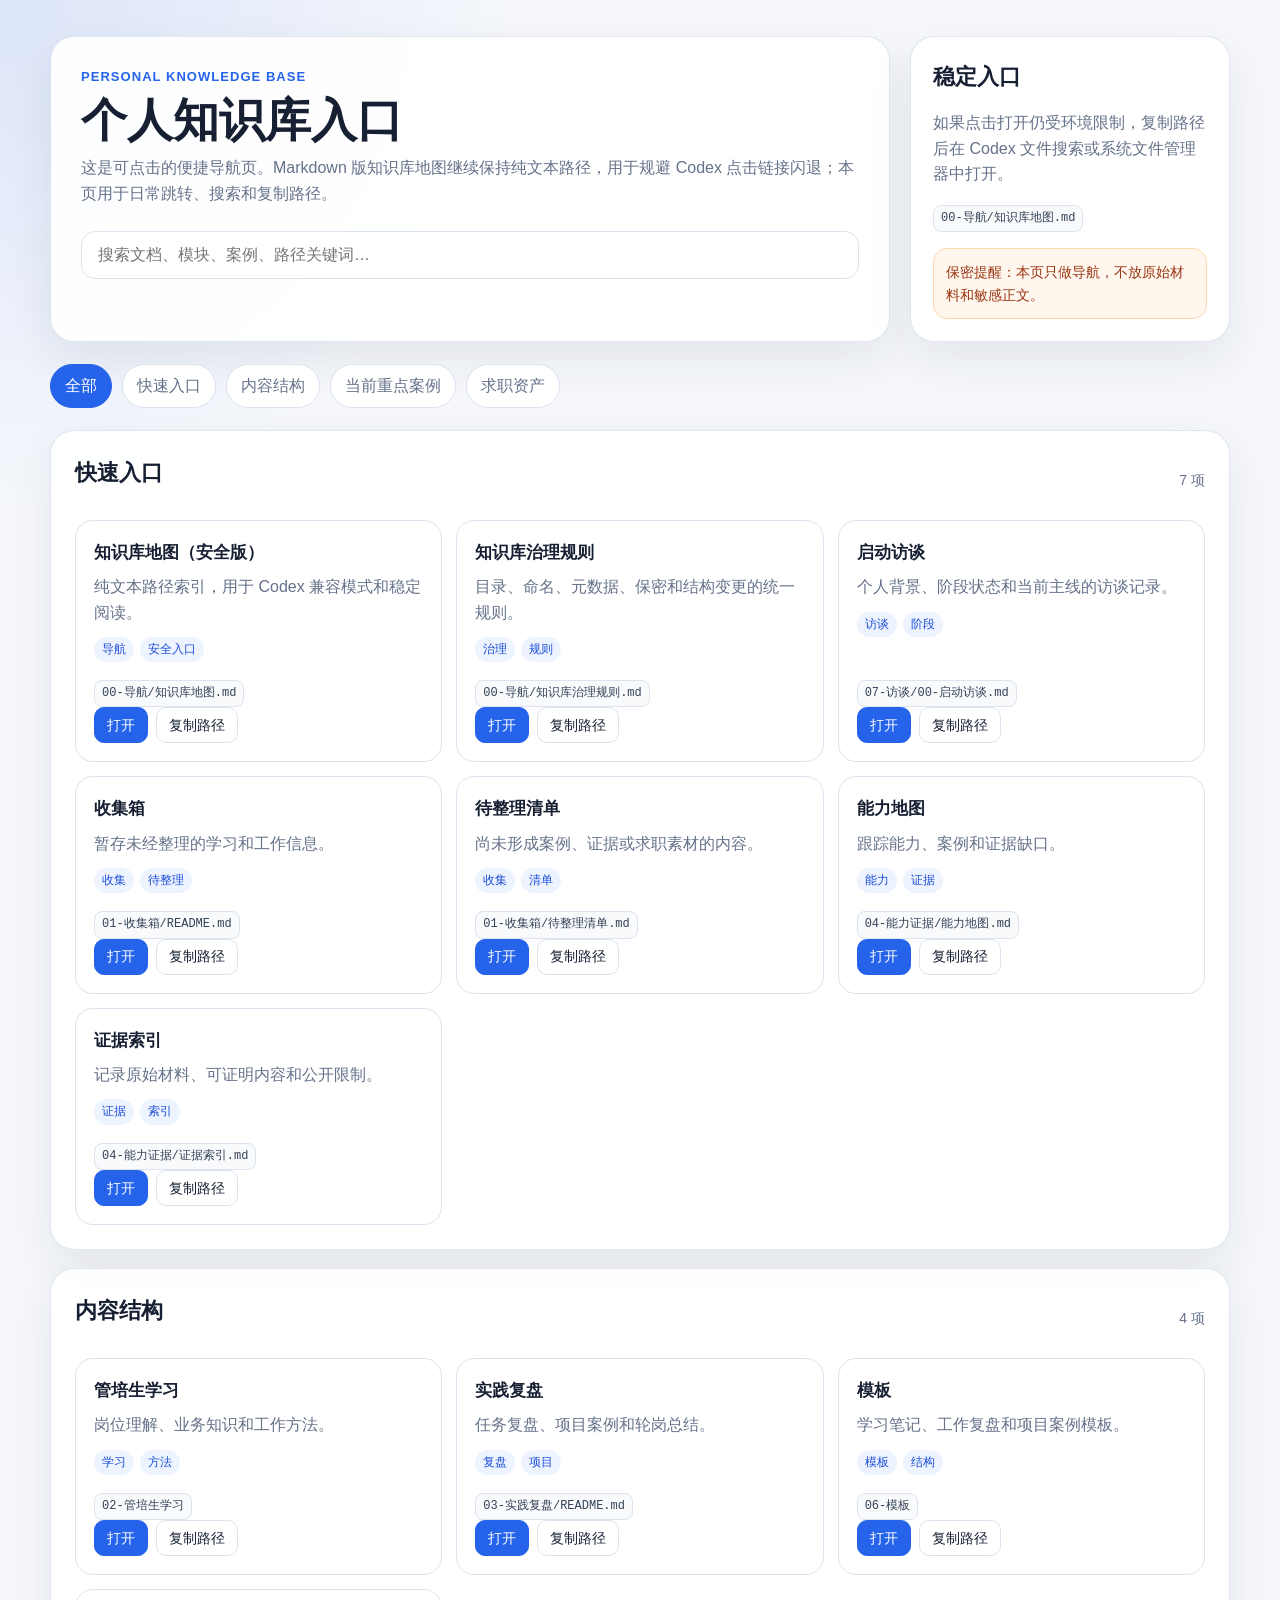
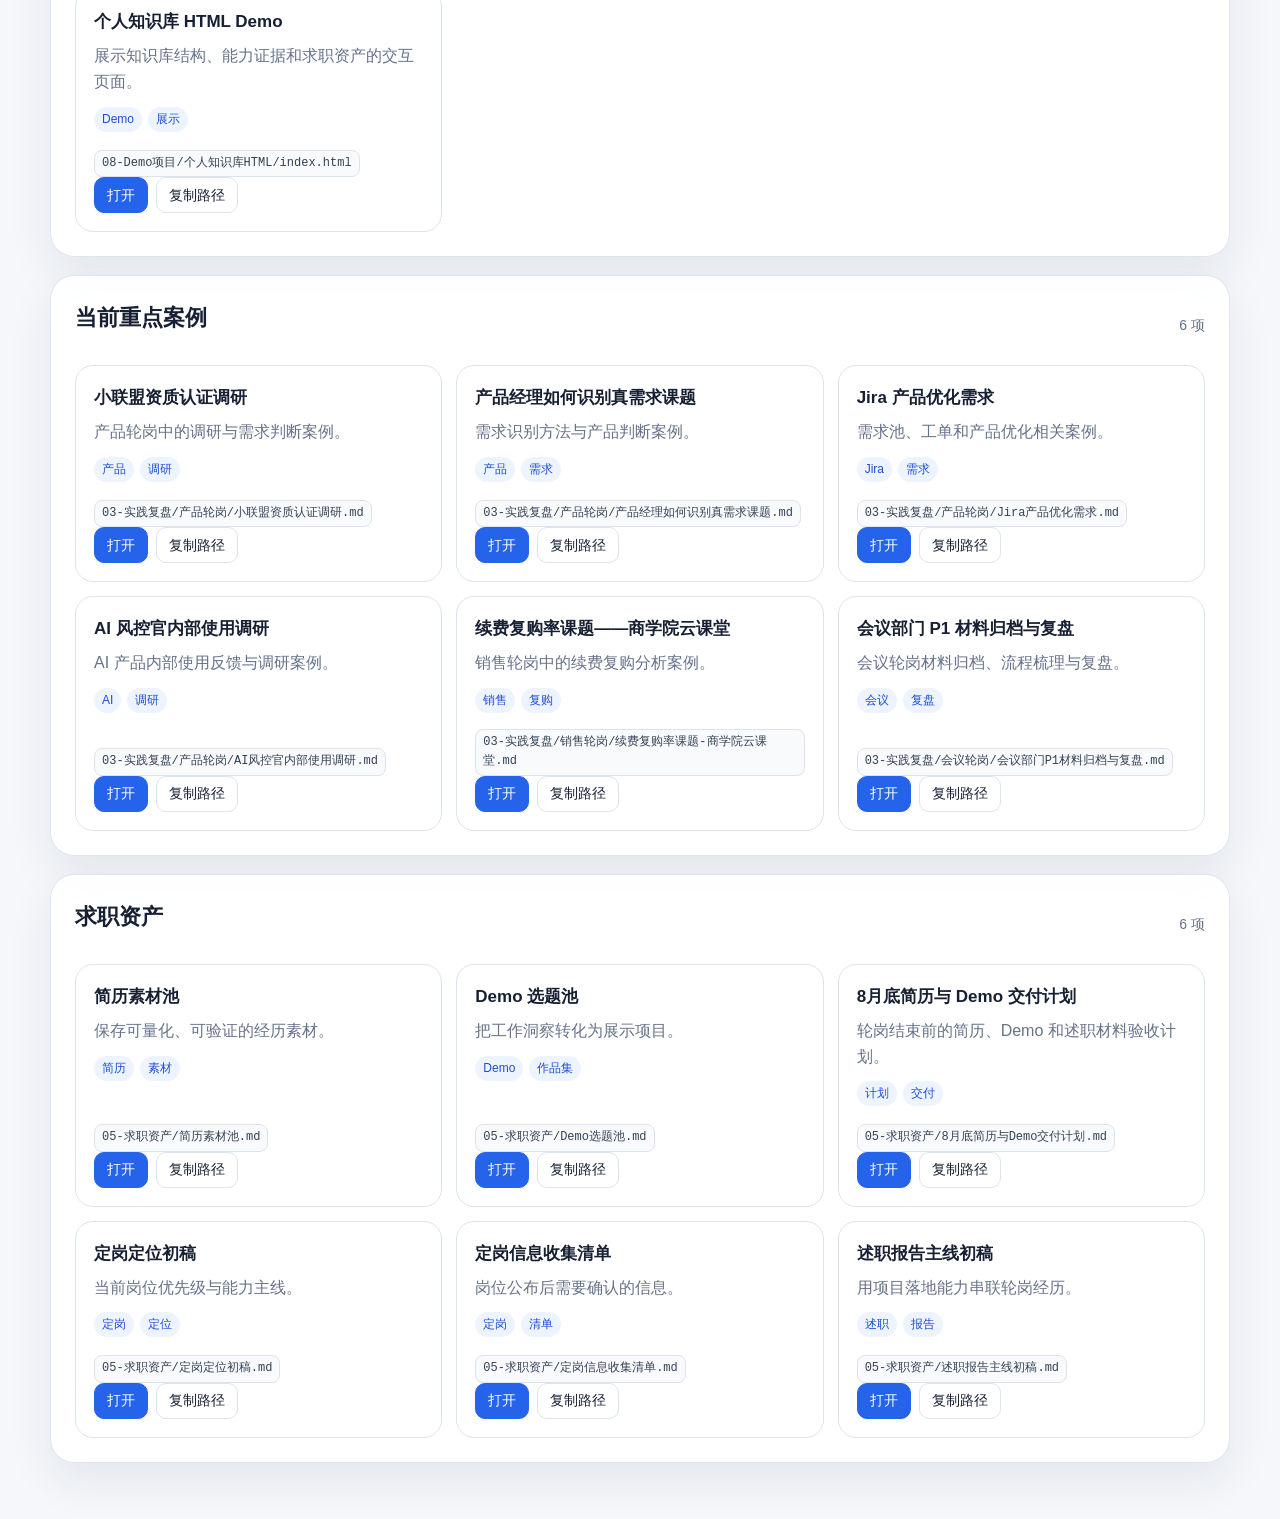
==== 00-导航/知识库入口.html @ 10bd1e1a "chore: initialize personal knowledge base baseline" ====
<!doctype html>
<html lang="zh-CN">
  <head>
    <meta charset="utf-8" />
    <meta name="viewport" content="width=device-width, initial-scale=1" />
    <title>个人知识库入口</title>
    <style>
      :root {
        color-scheme: light;
        --bg: #f5f7fb;
        --card: #ffffff;
        --text: #172033;
        --muted: #65728a;
        --line: #dce3ee;
        --primary: #2563eb;
        --primary-dark: #1d4ed8;
        --soft: #edf4ff;
        --warning: #fff7ed;
        --warning-line: #fed7aa;
        --shadow: 0 18px 45px rgba(31, 41, 55, 0.08);
      }

      * {
        box-sizing: border-box;
      }

      body {
        margin: 0;
        background:
          radial-gradient(circle at top left, rgba(37, 99, 235, 0.12), transparent 32rem),
          var(--bg);
        color: var(--text);
        font-family:
          -apple-system, BlinkMacSystemFont, "Segoe UI", "Microsoft YaHei",
          "PingFang SC", sans-serif;
        line-height: 1.6;
      }

      a {
        color: inherit;
      }

      .shell {
        width: min(1180px, calc(100% - 40px));
        margin: 0 auto;
        padding: 36px 0 56px;
      }

      .hero {
        display: grid;
        grid-template-columns: minmax(0, 1fr) 320px;
        gap: 20px;
        align-items: stretch;
        margin-bottom: 22px;
      }

      .hero-main,
      .side-card,
      .section {
        background: rgba(255, 255, 255, 0.92);
        border: 1px solid rgba(220, 227, 238, 0.9);
        border-radius: 24px;
        box-shadow: var(--shadow);
      }

      .hero-main {
        padding: 30px;
      }

      .eyebrow {
        margin: 0 0 8px;
        color: var(--primary);
        font-size: 13px;
        font-weight: 700;
        letter-spacing: 0.08em;
        text-transform: uppercase;
      }

      h1,
      h2,
      h3,
      p {
        margin-top: 0;
      }

      h1 {
        margin-bottom: 10px;
        font-size: clamp(30px, 5vw, 46px);
        line-height: 1.08;
      }

      h2 {
        margin-bottom: 16px;
        font-size: 22px;
      }

      h3 {
        margin-bottom: 8px;
        font-size: 17px;
      }

      .muted {
        color: var(--muted);
      }

      .search-row {
        display: flex;
        gap: 12px;
        margin-top: 24px;
      }

      .search-row input {
        width: 100%;
        min-height: 48px;
        padding: 0 16px;
        border: 1px solid var(--line);
        border-radius: 14px;
        color: var(--text);
        background: #fff;
        font: inherit;
        outline: none;
      }

      .search-row input:focus {
        border-color: var(--primary);
        box-shadow: 0 0 0 4px rgba(37, 99, 235, 0.12);
      }

      .side-card {
        padding: 22px;
      }

      .side-card code,
      .path {
        display: inline-block;
        max-width: 100%;
        padding: 3px 7px;
        overflow-wrap: anywhere;
        border: 1px solid var(--line);
        border-radius: 8px;
        background: #f8fafc;
        color: #334155;
        font-family: ui-monospace, SFMono-Regular, Consolas, "Liberation Mono", monospace;
        font-size: 12px;
      }

      .tip {
        margin-top: 16px;
        padding: 12px;
        border: 1px solid var(--warning-line);
        border-radius: 14px;
        background: var(--warning);
        color: #9a3412;
        font-size: 14px;
      }

      .toolbar {
        display: flex;
        flex-wrap: wrap;
        gap: 10px;
        margin: 18px 0 22px;
      }

      .filter {
        border: 1px solid var(--line);
        border-radius: 999px;
        background: #fff;
        color: var(--muted);
        cursor: pointer;
        font: inherit;
        padding: 8px 14px;
      }

      .filter.active {
        border-color: var(--primary);
        background: var(--primary);
        color: #fff;
      }

      .section {
        padding: 24px;
        margin-top: 18px;
      }

      .section-head {
        display: flex;
        justify-content: space-between;
        gap: 12px;
        align-items: center;
        margin-bottom: 14px;
      }

      .count {
        color: var(--muted);
        font-size: 14px;
      }

      .grid {
        display: grid;
        grid-template-columns: repeat(3, minmax(0, 1fr));
        gap: 14px;
      }

      .card {
        display: flex;
        min-height: 190px;
        flex-direction: column;
        justify-content: space-between;
        gap: 16px;
        padding: 18px;
        border: 1px solid var(--line);
        border-radius: 18px;
        background: var(--card);
      }

      .card p {
        margin-bottom: 0;
      }

      .tags {
        display: flex;
        flex-wrap: wrap;
        gap: 6px;
        margin-top: 12px;
      }

      .tag {
        padding: 3px 8px;
        border-radius: 999px;
        background: var(--soft);
        color: var(--primary-dark);
        font-size: 12px;
      }

      .actions {
        display: flex;
        flex-wrap: wrap;
        gap: 8px;
      }

      .open,
      .copy {
        display: inline-flex;
        align-items: center;
        justify-content: center;
        min-height: 36px;
        padding: 0 12px;
        border-radius: 10px;
        font: inherit;
        font-size: 14px;
        text-decoration: none;
      }

      .open {
        border: 1px solid var(--primary);
        background: var(--primary);
        color: #fff;
      }

      .open:hover {
        background: var(--primary-dark);
      }

      .copy {
        border: 1px solid var(--line);
        background: #fff;
        color: var(--text);
        cursor: pointer;
      }

      .empty {
        display: none;
        padding: 28px;
        text-align: center;
        color: var(--muted);
      }

      .toast {
        position: fixed;
        right: 22px;
        bottom: 22px;
        transform: translateY(18px);
        opacity: 0;
        pointer-events: none;
        transition: 0.2s ease;
        padding: 12px 16px;
        border-radius: 14px;
        background: #111827;
        color: #fff;
        box-shadow: var(--shadow);
      }

      .toast.show {
        transform: translateY(0);
        opacity: 1;
      }

      @media (max-width: 920px) {
        .hero,
        .grid {
          grid-template-columns: 1fr;
        }
      }

      @media (max-width: 640px) {
        .shell {
          width: min(100% - 24px, 1180px);
          padding-top: 18px;
        }

        .hero-main,
        .side-card,
        .section {
          border-radius: 18px;
          padding: 18px;
        }

        .section-head {
          display: block;
        }
      }
    </style>
  </head>
  <body>
    <div class="shell">
      <header class="hero">
        <div class="hero-main">
          <p class="eyebrow">Personal Knowledge Base</p>
          <h1>个人知识库入口</h1>
          <p class="muted">
            这是可点击的便捷导航页。Markdown 版知识库地图继续保持纯文本路径，用于规避
            Codex 点击链接闪退；本页用于日常跳转、搜索和复制路径。
          </p>
          <div class="search-row">
            <input id="search" type="search" placeholder="搜索文档、模块、案例、路径关键词…" autocomplete="off" />
          </div>
        </div>

        <aside class="side-card">
          <h2>稳定入口</h2>
          <p class="muted">如果点击打开仍受环境限制，复制路径后在 Codex 文件搜索或系统文件管理器中打开。</p>
          <p><code>00-导航/知识库地图.md</code></p>
          <div class="tip">保密提醒：本页只做导航，不放原始材料和敏感正文。</div>
        </aside>
      </header>

      <nav class="toolbar" aria-label="筛选导航">
        <button class="filter active" data-group="全部">全部</button>
        <button class="filter" data-group="快速入口">快速入口</button>
        <button class="filter" data-group="内容结构">内容结构</button>
        <button class="filter" data-group="当前重点案例">当前重点案例</button>
        <button class="filter" data-group="求职资产">求职资产</button>
      </nav>

      <main id="content"></main>
      <div id="empty" class="empty">没有匹配结果。可以换一个关键词，例如“能力”“Demo”“产品”“述职”。</div>
    </div>

    <div id="toast" class="toast" role="status" aria-live="polite">已复制路径</div>

    <script>
      const entries = [
        {
          group: "快速入口",
          title: "知识库地图（安全版）",
          path: "00-导航/知识库地图.md",
          href: "知识库地图.md",
          desc: "纯文本路径索引，用于 Codex 兼容模式和稳定阅读。",
          tags: ["导航", "安全入口"],
        },
        {
          group: "快速入口",
          title: "知识库治理规则",
          path: "00-导航/知识库治理规则.md",
          href: "知识库治理规则.md",
          desc: "目录、命名、元数据、保密和结构变更的统一规则。",
          tags: ["治理", "规则"],
        },
        {
          group: "快速入口",
          title: "启动访谈",
          path: "07-访谈/00-启动访谈.md",
          href: "../07-访谈/00-启动访谈.md",
          desc: "个人背景、阶段状态和当前主线的访谈记录。",
          tags: ["访谈", "阶段"],
        },
        {
          group: "快速入口",
          title: "收集箱",
          path: "01-收集箱/README.md",
          href: "../01-收集箱/README.md",
          desc: "暂存未经整理的学习和工作信息。",
          tags: ["收集", "待整理"],
        },
        {
          group: "快速入口",
          title: "待整理清单",
          path: "01-收集箱/待整理清单.md",
          href: "../01-收集箱/待整理清单.md",
          desc: "尚未形成案例、证据或求职素材的内容。",
          tags: ["收集", "清单"],
        },
        {
          group: "快速入口",
          title: "能力地图",
          path: "04-能力证据/能力地图.md",
          href: "../04-能力证据/能力地图.md",
          desc: "跟踪能力、案例和证据缺口。",
          tags: ["能力", "证据"],
        },
        {
          group: "快速入口",
          title: "证据索引",
          path: "04-能力证据/证据索引.md",
          href: "../04-能力证据/证据索引.md",
          desc: "记录原始材料、可证明内容和公开限制。",
          tags: ["证据", "索引"],
        },
        {
          group: "求职资产",
          title: "简历素材池",
          path: "05-求职资产/简历素材池.md",
          href: "../05-求职资产/简历素材池.md",
          desc: "保存可量化、可验证的经历素材。",
          tags: ["简历", "素材"],
        },
        {
          group: "求职资产",
          title: "Demo 选题池",
          path: "05-求职资产/Demo选题池.md",
          href: "../05-求职资产/Demo选题池.md",
          desc: "把工作洞察转化为展示项目。",
          tags: ["Demo", "作品集"],
        },
        {
          group: "求职资产",
          title: "8月底简历与 Demo 交付计划",
          path: "05-求职资产/8月底简历与Demo交付计划.md",
          href: "../05-求职资产/8月底简历与Demo交付计划.md",
          desc: "轮岗结束前的简历、Demo 和述职材料验收计划。",
          tags: ["计划", "交付"],
        },
        {
          group: "求职资产",
          title: "定岗定位初稿",
          path: "05-求职资产/定岗定位初稿.md",
          href: "../05-求职资产/定岗定位初稿.md",
          desc: "当前岗位优先级与能力主线。",
          tags: ["定岗", "定位"],
        },
        {
          group: "求职资产",
          title: "定岗信息收集清单",
          path: "05-求职资产/定岗信息收集清单.md",
          href: "../05-求职资产/定岗信息收集清单.md",
          desc: "岗位公布后需要确认的信息。",
          tags: ["定岗", "清单"],
        },
        {
          group: "求职资产",
          title: "述职报告主线初稿",
          path: "05-求职资产/述职报告主线初稿.md",
          href: "../05-求职资产/述职报告主线初稿.md",
          desc: "用项目落地能力串联轮岗经历。",
          tags: ["述职", "报告"],
        },
        {
          group: "内容结构",
          title: "管培生学习",
          path: "02-管培生学习",
          href: "../02-管培生学习/",
          desc: "岗位理解、业务知识和工作方法。",
          tags: ["学习", "方法"],
        },
        {
          group: "内容结构",
          title: "实践复盘",
          path: "03-实践复盘/README.md",
          href: "../03-实践复盘/README.md",
          desc: "任务复盘、项目案例和轮岗总结。",
          tags: ["复盘", "项目"],
        },
        {
          group: "内容结构",
          title: "模板",
          path: "06-模板",
          href: "../06-模板/",
          desc: "学习笔记、工作复盘和项目案例模板。",
          tags: ["模板", "结构"],
        },
        {
          group: "内容结构",
          title: "个人知识库 HTML Demo",
          path: "08-Demo项目/个人知识库HTML/index.html",
          href: "../08-Demo项目/个人知识库HTML/index.html",
          desc: "展示知识库结构、能力证据和求职资产的交互页面。",
          tags: ["Demo", "展示"],
        },
        {
          group: "当前重点案例",
          title: "小联盟资质认证调研",
          path: "03-实践复盘/产品轮岗/小联盟资质认证调研.md",
          href: "../03-实践复盘/产品轮岗/小联盟资质认证调研.md",
          desc: "产品轮岗中的调研与需求判断案例。",
          tags: ["产品", "调研"],
        },
        {
          group: "当前重点案例",
          title: "产品经理如何识别真需求课题",
          path: "03-实践复盘/产品轮岗/产品经理如何识别真需求课题.md",
          href: "../03-实践复盘/产品轮岗/产品经理如何识别真需求课题.md",
          desc: "需求识别方法与产品判断案例。",
          tags: ["产品", "需求"],
        },
        {
          group: "当前重点案例",
          title: "Jira 产品优化需求",
          path: "03-实践复盘/产品轮岗/Jira产品优化需求.md",
          href: "../03-实践复盘/产品轮岗/Jira产品优化需求.md",
          desc: "需求池、工单和产品优化相关案例。",
          tags: ["Jira", "需求"],
        },
        {
          group: "当前重点案例",
          title: "AI 风控官内部使用调研",
          path: "03-实践复盘/产品轮岗/AI风控官内部使用调研.md",
          href: "../03-实践复盘/产品轮岗/AI风控官内部使用调研.md",
          desc: "AI 产品内部使用反馈与调研案例。",
          tags: ["AI", "调研"],
        },
        {
          group: "当前重点案例",
          title: "续费复购率课题——商学院云课堂",
          path: "03-实践复盘/销售轮岗/续费复购率课题-商学院云课堂.md",
          href: "../03-实践复盘/销售轮岗/续费复购率课题-商学院云课堂.md",
          desc: "销售轮岗中的续费复购分析案例。",
          tags: ["销售", "复购"],
        },
        {
          group: "当前重点案例",
          title: "会议部门 P1 材料归档与复盘",
          path: "03-实践复盘/会议轮岗/会议部门P1材料归档与复盘.md",
          href: "../03-实践复盘/会议轮岗/会议部门P1材料归档与复盘.md",
          desc: "会议轮岗材料归档、流程梳理与复盘。",
          tags: ["会议", "复盘"],
        },
      ];

      const groups = ["快速入口", "内容结构", "当前重点案例", "求职资产"];
      const content = document.querySelector("#content");
      const search = document.querySelector("#search");
      const empty = document.querySelector("#empty");
      const toast = document.querySelector("#toast");
      let activeGroup = "全部";

      function encodedHref(href) {
        return href
          .split("/")
          .map((part) => encodeURIComponent(part))
          .join("/");
      }

      function matchEntry(entry, keyword) {
        if (activeGroup !== "全部" && entry.group !== activeGroup) return false;
        if (!keyword) return true;
        const haystack = [
          entry.group,
          entry.title,
          entry.path,
          entry.desc,
          ...(entry.tags || []),
        ]
          .join(" ")
          .toLowerCase();
        return haystack.includes(keyword.toLowerCase());
      }

      function render() {
        const keyword = search.value.trim();
        const visible = entries.filter((entry) => matchEntry(entry, keyword));
        content.innerHTML = "";

        const renderGroups =
          activeGroup === "全部" ? groups : groups.filter((group) => group === activeGroup);

        for (const group of renderGroups) {
          const items = visible.filter((entry) => entry.group === group);
          if (!items.length) continue;

          const section = document.createElement("section");
          section.className = "section";
          section.innerHTML = `
            <div class="section-head">
              <h2>${group}</h2>
              <span class="count">${items.length} 项</span>
            </div>
            <div class="grid"></div>
          `;

          const grid = section.querySelector(".grid");
          for (const item of items) {
            const card = document.createElement("article");
            card.className = "card";
            card.innerHTML = `
              <div>
                <h3>${item.title}</h3>
                <p class="muted">${item.desc}</p>
                <div class="tags">${item.tags.map((tag) => `<span class="tag">${tag}</span>`).join("")}</div>
              </div>
              <div>
                <p class="path">${item.path}</p>
                <div class="actions">
                  <a class="open" href="${encodedHref(item.href)}" target="_blank" rel="noreferrer">打开</a>
                  <button class="copy" type="button" data-path="${item.path}">复制路径</button>
                </div>
              </div>
            `;
            grid.appendChild(card);
          }

          content.appendChild(section);
        }

        empty.style.display = visible.length ? "none" : "block";
      }

      async function copyPath(path) {
        try {
          await navigator.clipboard.writeText(path);
        } catch (error) {
          const helper = document.createElement("textarea");
          helper.value = path;
          helper.style.position = "fixed";
          helper.style.opacity = "0";
          document.body.appendChild(helper);
          helper.select();
          document.execCommand("copy");
          helper.remove();
        }

        toast.textContent = `已复制：${path}`;
        toast.classList.add("show");
        window.clearTimeout(window.__toastTimer);
        window.__toastTimer = window.setTimeout(() => toast.classList.remove("show"), 1800);
      }

      document.addEventListener("click", (event) => {
        const filter = event.target.closest(".filter");
        if (filter) {
          activeGroup = filter.dataset.group;
          document.querySelectorAll(".filter").forEach((button) => button.classList.remove("active"));
          filter.classList.add("active");
          render();
          return;
        }

        const copy = event.target.closest(".copy");
        if (copy) {
          copyPath(copy.dataset.path);
        }
      });

      search.addEventListener("input", render);
      render();
    </script>
  </body>
</html>
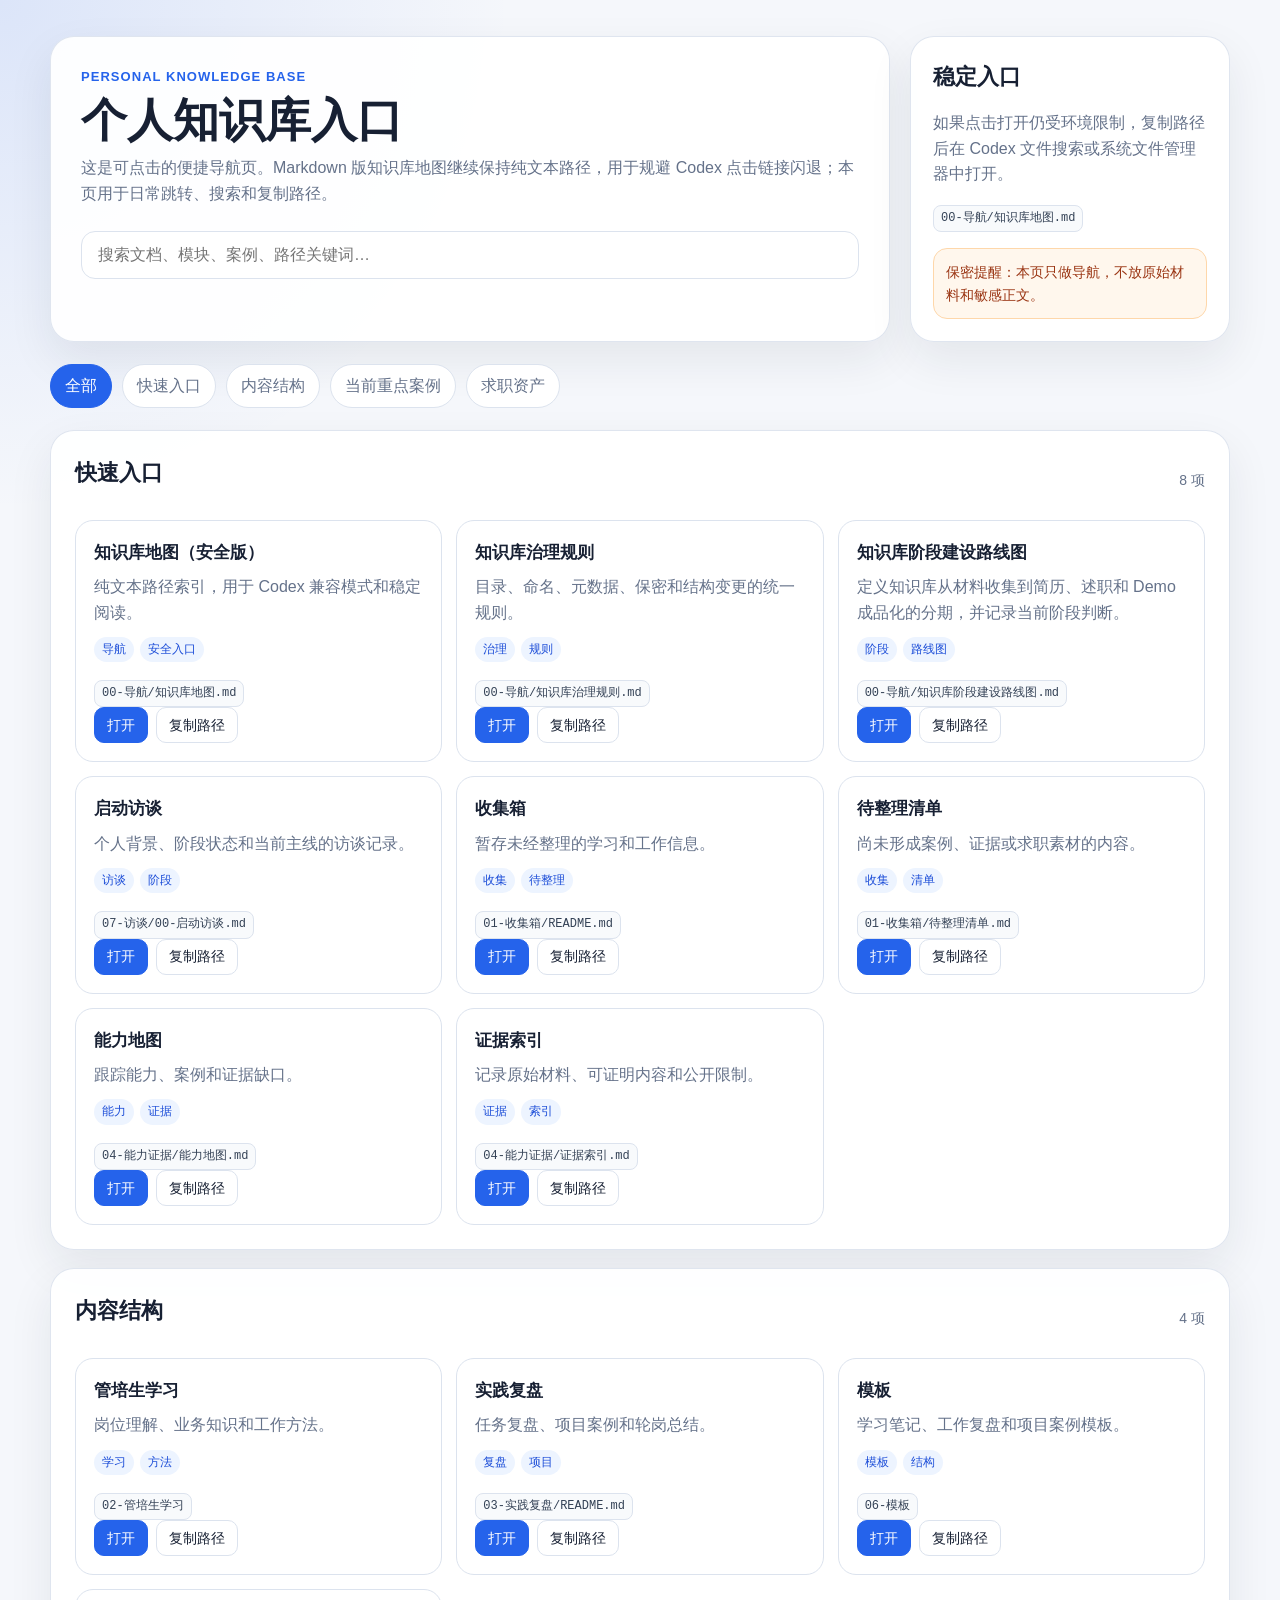
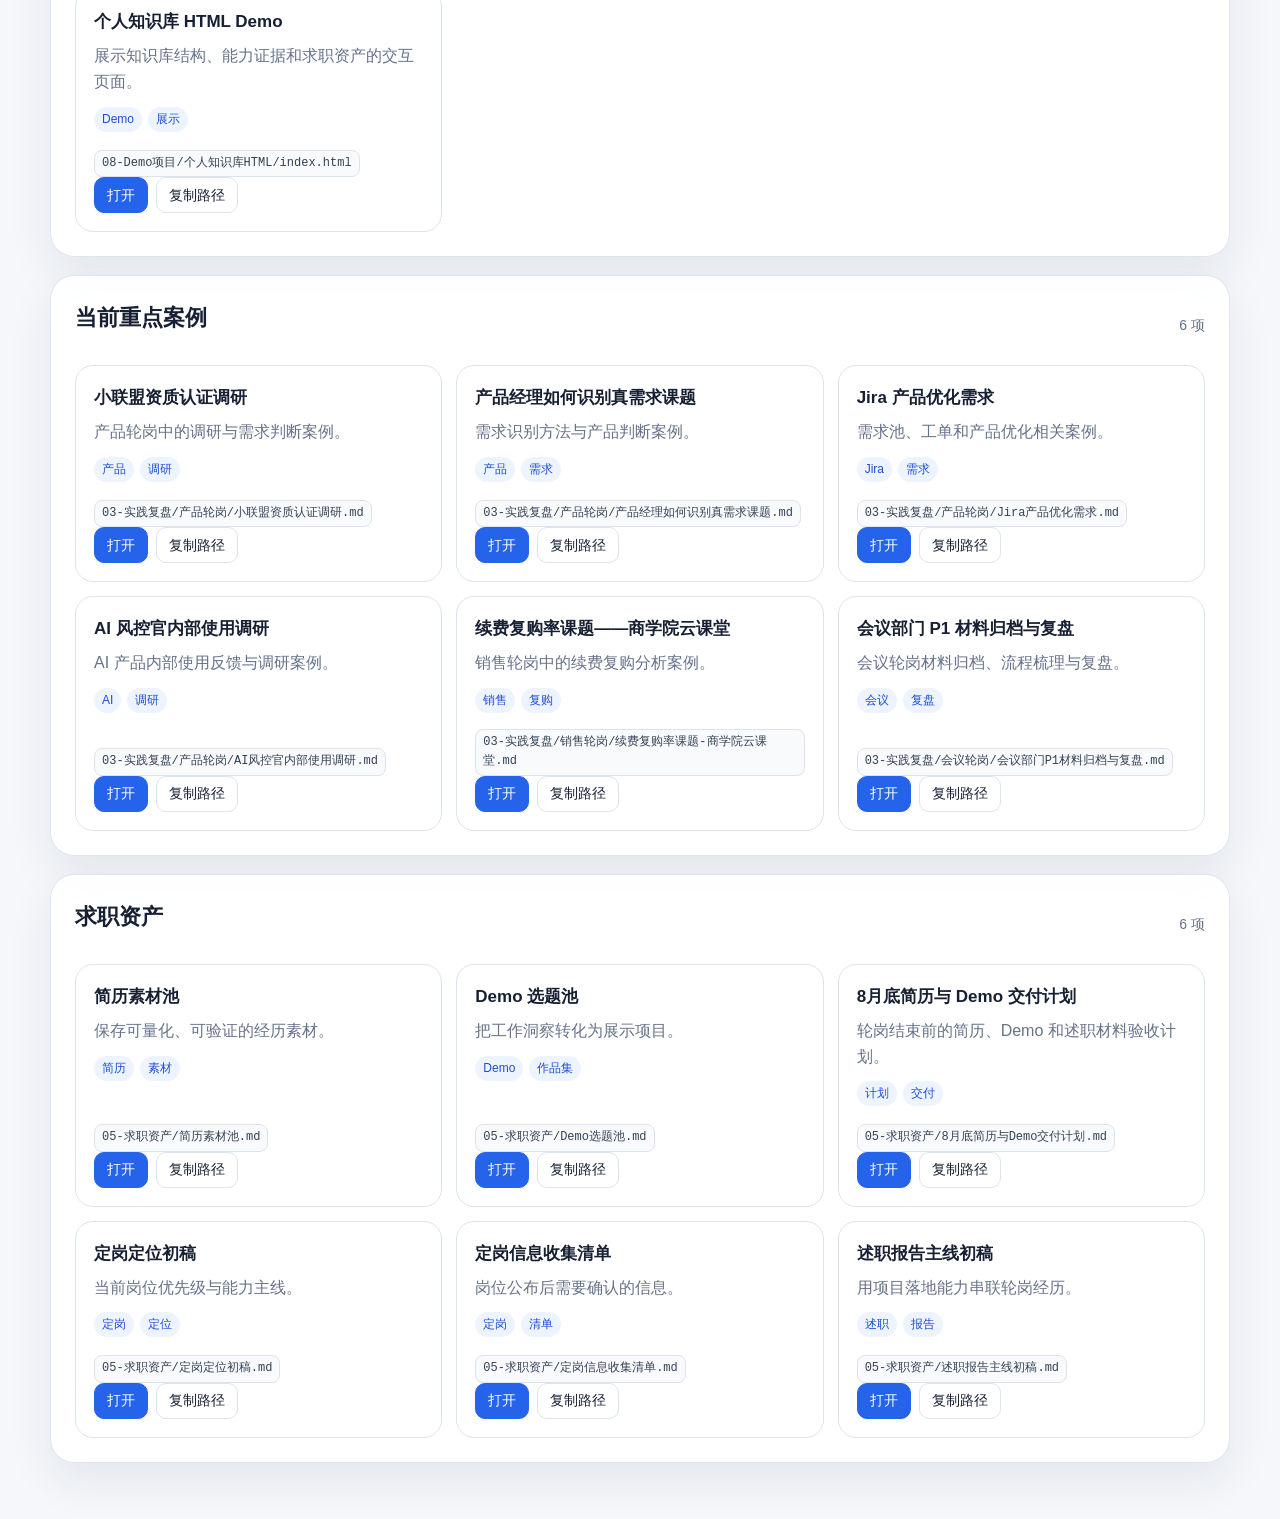
==== commit 567af113: "chore: maintain knowledge base and sync safeguards" ====
--- a/00-导航/知识库入口.html
+++ b/00-导航/知识库入口.html
@@ -378,6 +378,14 @@
         },
         {
           group: "快速入口",
+          title: "知识库阶段建设路线图",
+          path: "00-导航/知识库阶段建设路线图.md",
+          href: "知识库阶段建设路线图.md",
+          desc: "定义知识库从材料收集到简历、述职和 Demo 成品化的分期，并记录当前阶段判断。",
+          tags: ["阶段", "路线图"],
+        },
+        {
+          group: "快速入口",
           title: "启动访谈",
           path: "07-访谈/00-启动访谈.md",
           href: "../07-访谈/00-启动访谈.md",
